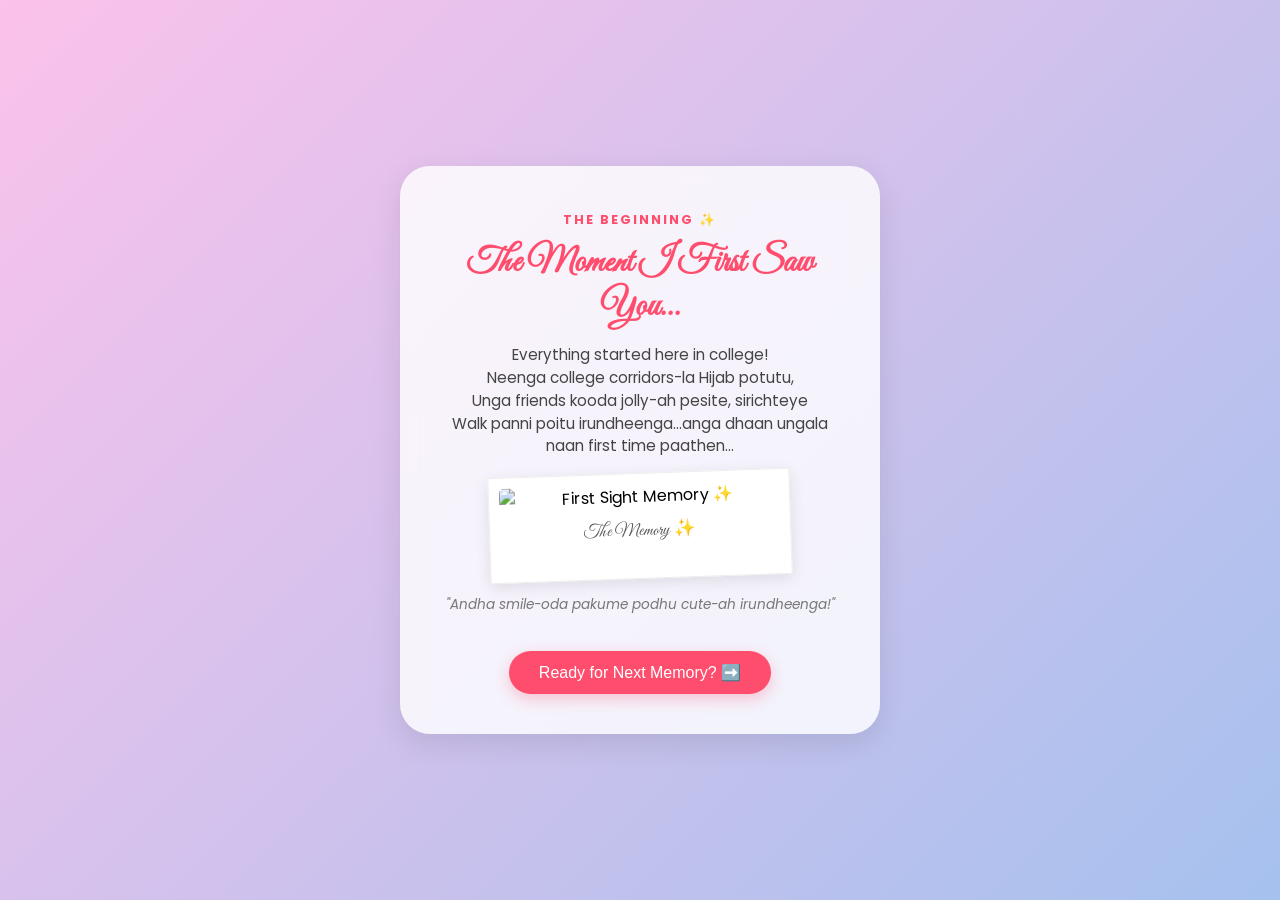
==== page2.html @ 9cedbad8 "Add files via upload" ====
<!DOCTYPE html>
<html lang="en">
<head>
    <meta charset="UTF-8">
    <meta name="viewport" content="width=device-width, initial-scale=1.0">
    <title>The First Sight ✨</title>
    <link rel="stylesheet" href="style.css">
    <style>
        /* Inga mattum extra styles for the image frame */
        .polaroid-frame {
            background: white;
            padding: 10px 10px 15px 10px;
            box-shadow: 0 4px 15px rgba(0,0,0,0.1);
            transform: rotate(-2deg);
            margin: 15px auto;
            max-width: 280px; /* Image size control panna */
            border: 1px solid #eee;
            transition: 0.3s;
        }

        .polaroid-frame img {
            width: 100%;
            height: auto;
            border-radius: 5px;
            display: block;
        }

        .polaroid-frame:hover {
            transform: rotate(0deg) scale(1.05);
        }

        .caption {
            font-family: 'Great Vibes', cursive;
            margin-top: 8px;
            color: #555;
            font-size: 1.1rem;
        }

        /* Box height control panna */
        .box {
            max-width: 400px;
            margin: 20px auto;
            padding: 40px;
        }
    </style>
</head>
<body onload="createHearts()">

    <div class="box">
        <span style="font-size: 0.8rem; color: #ff4d6d; font-weight: bold; letter-spacing: 2px; text-transform: uppercase;">The Beginning ✨</span>
        
        <h1 style="font-family: 'Great Vibes', cursive; font-size: 2.2rem; margin: 10px 0;">The Moment I First Saw You...</h1>
        
        <p style="font-size: 0.95rem; line-height: 1.5; color: #444;">
            Everything started here in college! <br>
            Neenga college corridors-la Hijab potutu, <br>
            Unga friends kooda jolly-ah pesite, sirichteye <br>
            Walk panni poitu irundheenga...anga dhaan ungala naan first time paathen...
        </p>

        <div class="polaroid-frame">
            <img src="images/first-sight.png.jpeg" alt="First Sight Memory ✨">
            <p class="caption">The Memory ✨</p>
        </div>

        <p style="font-style: italic; font-size: 0.85rem; color: #777; margin-bottom: 15px;">
            "Andha smile-oda pakume podhu cute-ah irundheenga!"
        </p>

        <button onclick="next('page3.html')">Ready for Next Memory? ➡️</button>
    </div>

    <script src="script.js"></script>
</body>
</html>
---- style.css ----
@import url('https://fonts.googleapis.com/css2?family=Poppins:wght@300;600&family=Great+Vibes&display=swap');

body {
    margin: 0;
    padding: 0;
    font-family: 'Poppins', sans-serif;
    background: linear-gradient(135deg, #fbc2eb 0%, #a6c1ee 100%); /* Soft Pink to Blue */
    height: 100vh;
    display: flex;
    justify-content: center;
    align-items: center;
    overflow: hidden;
    text-align: center;
}

.box {
    background: rgba(255, 255, 255, 0.8);
    padding: 40px;
    border-radius: 30px;
    box-shadow: 0 10px 30px rgba(0,0,0,0.1);
    backdrop-filter: blur(10px);
    max-width: 80%;
    animation: zoomIn 0.8s ease;
}

h1 {
    font-family: 'Great Vibes', cursive;
    color: #ff4d6d;
    font-size: 3rem;
    margin-bottom: 10px;
}

p {
    font-size: 1.1rem;
    color: #555;
    line-height: 1.6;
}

button {
    background: #ff4d6d;
    color: white;
    border: none;
    padding: 12px 30px;
    border-radius: 50px;
    font-size: 1rem;
    cursor: pointer;
    transition: 0.3s;
    margin-top: 20px;
    box-shadow: 0 5px 15px rgba(255, 77, 109, 0.3);
}

button:hover {
    transform: scale(1.1);
    background: #ff758f;
}

/* Floating Hearts Styling */
.heart {
    position: absolute;
    color: rgba(255, 77, 109, 0.6);
    font-size: 20px;
    pointer-events: none;
    animation: moveUp 4s linear forwards;
}

@keyframes moveUp {
    0% { transform: translateY(100vh) rotate(0deg); opacity: 1; }
    100% { transform: translateY(-10vh) rotate(360deg); opacity: 0; }
}

@keyframes zoomIn {
    from { opacity: 0; transform: scale(0.8); }
    to { opacity: 1; transform: scale(1); }
}
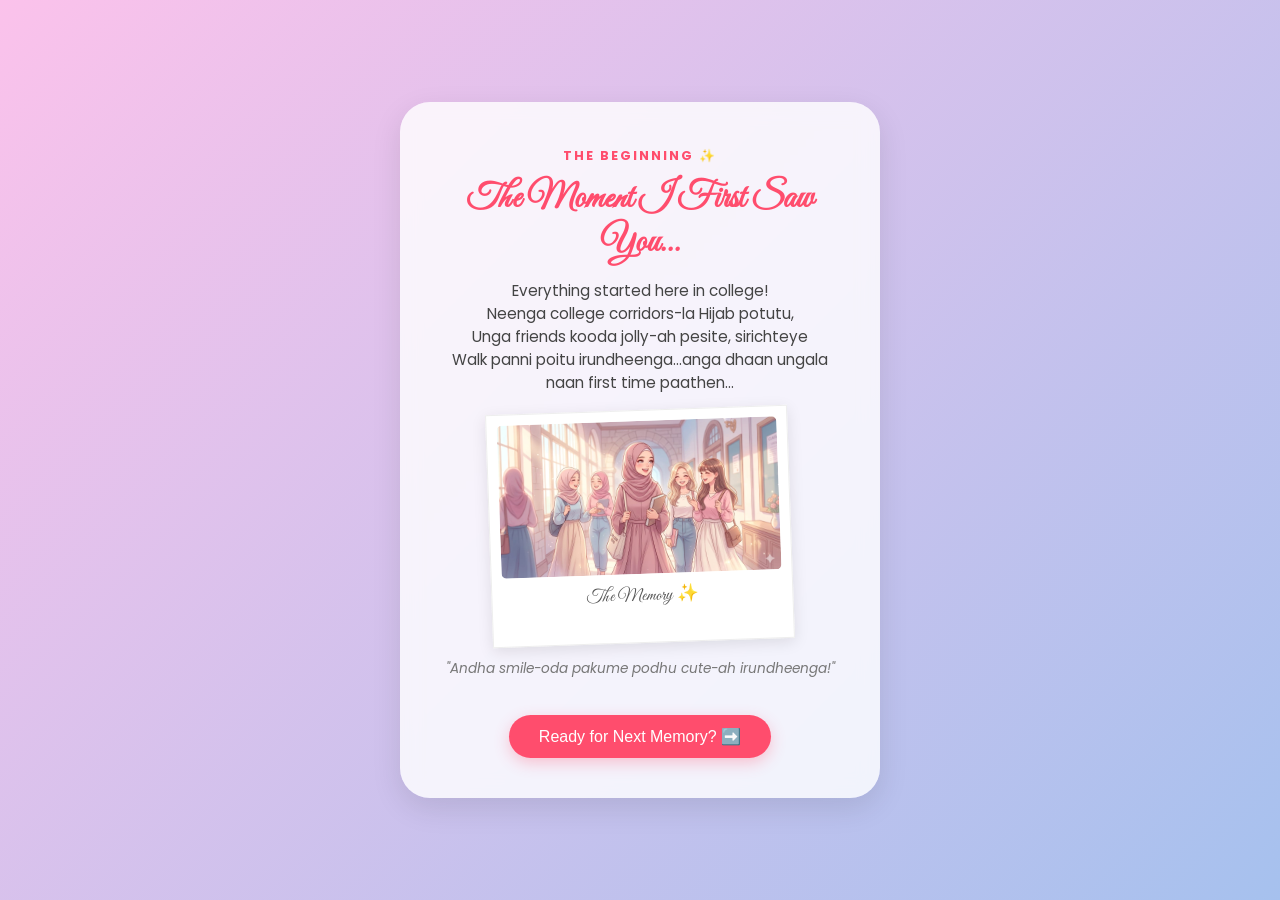
==== commit a1cef639: "Update page2.html" ====
--- a/page2.html
+++ b/page2.html
@@ -59,7 +59,7 @@
         </p>
 
         <div class="polaroid-frame">
-            <img src="images/first-sight.png.jpeg" alt="First Sight Memory ✨">
+            <img src="first-sight.png.jpeg" alt="First Sight Memory ✨">
             <p class="caption">The Memory ✨</p>
         </div>
 
@@ -72,4 +72,4 @@
 
     <script src="script.js"></script>
 </body>
-</html>+</html>
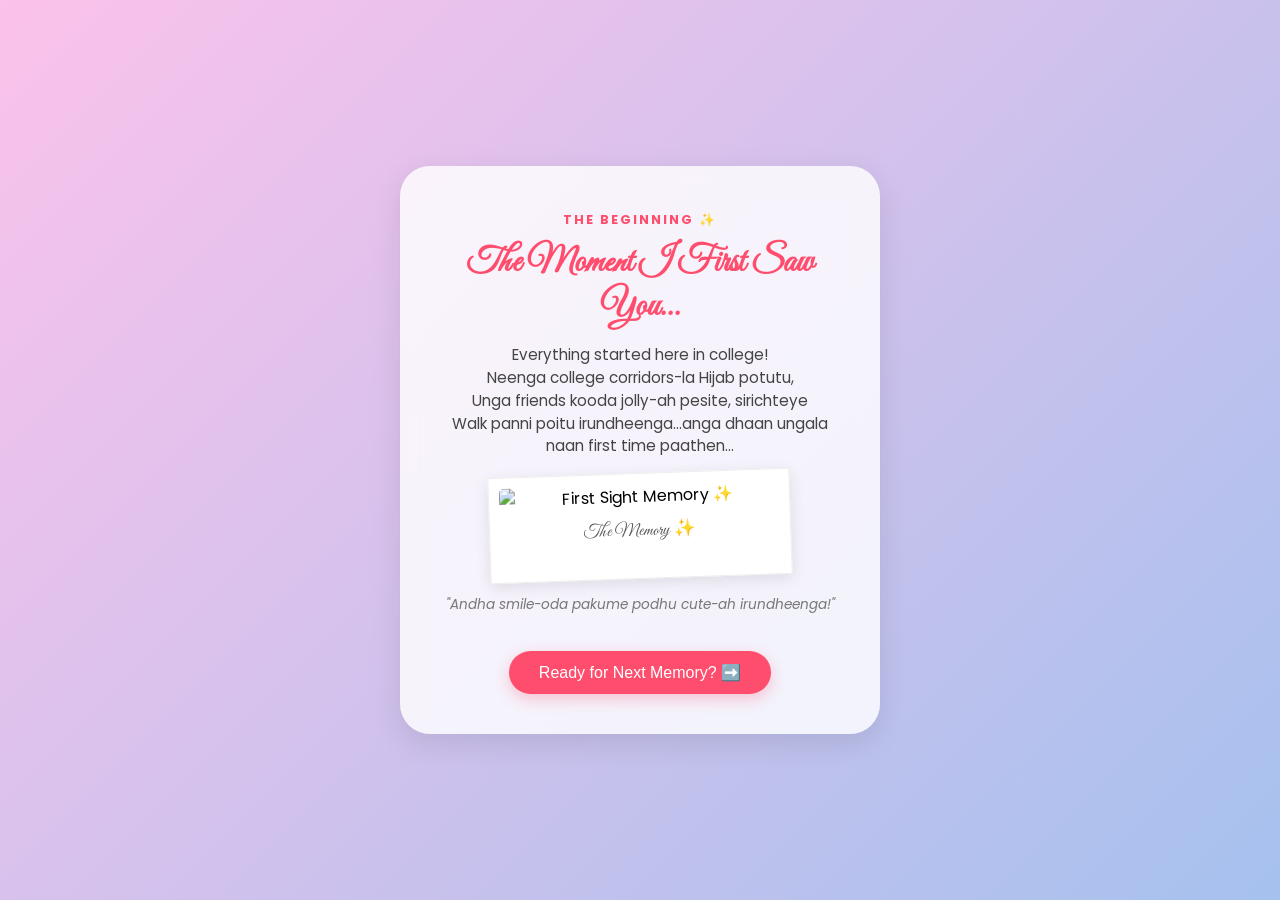
==== commit 8a600190: "Update page2.html" ====
--- a/page2.html
+++ b/page2.html
@@ -59,7 +59,7 @@
         </p>
 
         <div class="polaroid-frame">
-            <img src="first-sight.png.jpeg" alt="First Sight Memory ✨">
+            <img src="images/first-sight.png.jpeg" alt="First Sight Memory ✨">
             <p class="caption">The Memory ✨</p>
         </div>
 
